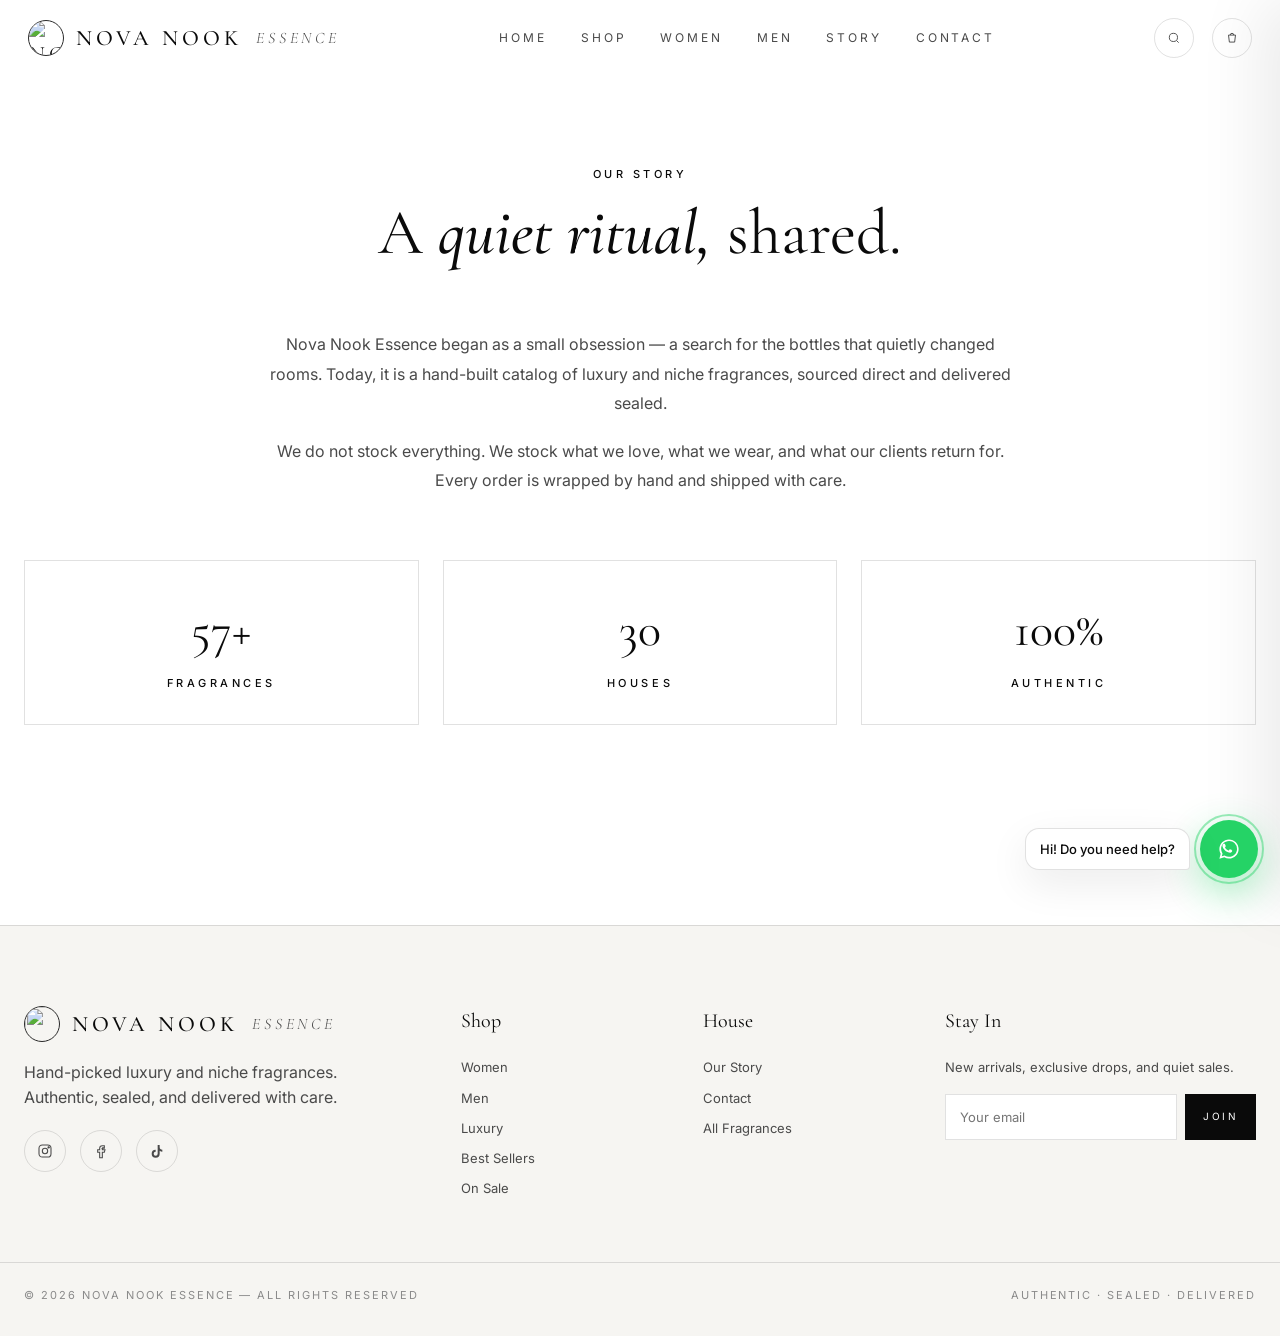
==== about.html @ 397d6d0e "Add files via upload" ====
<!doctype html>
<html lang="en">
<head>
<meta charset="utf-8">
<meta name="viewport" content="width=device-width,initial-scale=1">
<title>Our Story — Nova Nook Essence</title>
<meta name="description" content="Nova Nook Essence is a curated house of authentic luxury and niche fragrances.">
<meta property="og:title" content="Our Story — Nova Nook Essence">
<meta property="og:description" content="Nova Nook Essence is a curated house of authentic luxury and niche fragrances.">
<meta property="og:image" content="assets/hero/hero-1.jpg">
<link rel="icon" href="assets/logo/favicon.png">
<link rel="preconnect" href="https://fonts.googleapis.com">
<link rel="preconnect" href="https://fonts.gstatic.com" crossorigin>
<link href="https://fonts.googleapis.com/css2?family=Cormorant+Garamond:ital,wght@0,400;0,500;1,400&family=Inter:wght@300;400;500;600&display=swap" rel="stylesheet">
<link rel="stylesheet" href="css/styles.css">
</head>
<body>
<header class="nav" id="nav">
  <a href="index.html" class="brand"><img src="assets/logo/favicon.png" alt="Nova Nook Essence"><b>Nova Nook</b><i>Essence</i></a>
  <nav class="primary" id="primary-nav">
    <a href="index.html" data-nav="home">Home</a>
    <a href="shop.html" data-nav="shop">Shop</a>
    <a href="shop.html?gender=women" data-nav="women">Women</a>
    <a href="shop.html?gender=men" data-nav="men">Men</a>
    <a href="about.html" data-nav="about">Story</a>
    <a href="contact.html" data-nav="contact">Contact</a>
  </nav>
  <div class="nav-actions">
    <a href="shop.html" class="icon-btn" aria-label="Search"><svg width="14" height="14" viewBox="0 0 24 24" fill="none" stroke="currentColor" stroke-width="1.6"><circle cx="11" cy="11" r="7"/><path d="m20 20-3.5-3.5"/></svg></a>
    <button class="icon-btn cart-btn" data-drawer aria-label="Open cart">
      <svg width="14" height="14" viewBox="0 0 24 24" fill="none" stroke="currentColor" stroke-width="1.6"><path d="M6 7h12l-1.5 12h-9zM9 7a3 3 0 0 1 6 0"/></svg>
      <span class="cart-count" data-empty="true">0</span>
    </button>
    <button class="icon-btn menu-toggle" aria-label="Menu"><svg width="14" height="14" viewBox="0 0 24 24" fill="none" stroke="currentColor" stroke-width="1.6"><path d="M4 7h16M4 12h16M4 17h16"/></svg></button>
  </div>
</header>

<section style="padding-top:160px">
  <div class="container">
    <div class="section-head">
      <span class="eyebrow">Our Story</span>
      <h2>A <em>quiet ritual,</em> shared.</h2>
    </div>
    <div style="max-width:760px;margin:0 auto;color:var(--ink-dim);font-size:16px;line-height:1.85;text-align:center">
      <p>Nova Nook Essence began as a small obsession — a search for the bottles that quietly changed rooms. Today, it is a hand-built catalog of luxury and niche fragrances, sourced direct and delivered sealed.</p>
      <p style="margin-top:18px">We do not stock everything. We stock what we love, what we wear, and what our clients return for. Every order is wrapped by hand and shipped with care.</p>
    </div>
    <div style="display:grid;grid-template-columns:repeat(3,1fr);gap:24px;margin-top:64px">
      <div style="text-align:center;padding:32px 18px;border:1px solid var(--line)"><div style="color:var(--gold);font-family:var(--serif);font-size:48px">57+</div><div class="eyebrow" style="margin-top:8px">Fragrances</div></div>
      <div style="text-align:center;padding:32px 18px;border:1px solid var(--line)"><div style="color:var(--gold);font-family:var(--serif);font-size:48px">30</div><div class="eyebrow" style="margin-top:8px">Houses</div></div>
      <div style="text-align:center;padding:32px 18px;border:1px solid var(--line)"><div style="color:var(--gold);font-family:var(--serif);font-size:48px">100%</div><div class="eyebrow" style="margin-top:8px">Authentic</div></div>
    </div>
  </div>
</section>

<aside class="drawer" aria-label="Shopping bag">
  <div class="drawer-head">
    <h3>Your Bag</h3>
    <button class="icon-btn drawer-close" aria-label="Close">✕</button>
  </div>
  <div class="drawer-body"></div>
  <div class="drawer-foot"></div>
</aside>
<div class="drawer-overlay"></div>
<footer>
  <div class="container foot-grid">
    <div>
      <a href="index.html" class="brand" style="margin-bottom:18px"><img src="assets/logo/favicon.png" alt=""><b>Nova Nook</b><i>Essence</i></a>
      <p style="color:var(--ink-dim);max-width:340px;margin-top:18px">Hand-picked luxury and niche fragrances. Authentic, sealed, and delivered with care.</p>
      <div class="socials">
        <a href="https://www.instagram.com/novanookessencee" target="_blank" rel="noopener" aria-label="Instagram"><svg width="16" height="16" viewBox="0 0 24 24" fill="none" stroke="currentColor" stroke-width="1.6"><rect x="3" y="3" width="18" height="18" rx="5"/><circle cx="12" cy="12" r="4"/><circle cx="17.5" cy="6.5" r="1" fill="currentColor"/></svg></a>
        <a href="https://www.facebook.com/share/18EHWJieUJ/" target="_blank" rel="noopener" aria-label="Facebook"><svg width="16" height="16" viewBox="0 0 24 24" fill="none" stroke="currentColor" stroke-width="1.6"><path d="M14 8h3V4h-3a4 4 0 0 0-4 4v2H7v4h3v8h4v-8h3l1-4h-4V8a1 1 0 0 1 1-1z"/></svg></a>
        <a href="https://www.tiktok.com/@novanookessence" target="_blank" rel="noopener" aria-label="TikTok"><svg width="16" height="16" viewBox="0 0 24 24" fill="currentColor"><path d="M16 3v3a4 4 0 0 0 4 4v3a7 7 0 0 1-4-1.3V16a6 6 0 1 1-6-6v3a3 3 0 1 0 3 3V3z"/></svg></a>
      </div>
    </div>
    <div>
      <h4>Shop</h4>
      <ul>
        <li><a href="shop.html?gender=women">Women</a></li>
        <li><a href="shop.html?gender=men">Men</a></li>
        <li><a href="shop.html?tag=luxury">Luxury</a></li>
        <li><a href="shop.html?tag=best">Best Sellers</a></li>
        <li><a href="shop.html?tag=sale">On Sale</a></li>
      </ul>
    </div>
    <div>
      <h4>House</h4>
      <ul>
        <li><a href="about.html">Our Story</a></li>
        <li><a href="contact.html">Contact</a></li>
        <li><a href="shop.html">All Fragrances</a></li>
      </ul>
    </div>
    <div>
      <h4>Stay In</h4>
      <p style="color:var(--ink-dim);font-size:13px">New arrivals, exclusive drops, and quiet sales.</p>
      <form class="newsletter">
        <input type="email" required placeholder="Your email" aria-label="Email">
        <button type="submit">Join</button>
      </form>
    </div>
  </div>
  <div class="container foot-bottom">
    <span>© 2026 Nova Nook Essence — All rights reserved</span>
    <span>Authentic · Sealed · Delivered</span>
  </div>
</footer>
<script>window.WEB3FORMS_KEY="56ca49b4-0c91-4baa-a76f-22362f5b4c5b";</script>
<script src="js/products.js"></script>
<script src="js/image-overrides.js"></script>
<script src="js/app.js"></script>
<a class="wa-fab show" href="https://wa.me/263713660887?text=Hello%20Nova%20Nook%20Essence%2C%20I%20need%20some%20help%20with%20my%20order." target="_blank" rel="noopener" aria-label="Chat on WhatsApp"><span class="wa-btn"><svg width="28" height="28" viewBox="0 0 32 32" fill="currentColor" aria-hidden="true"><path d="M19.11 17.27c-.27-.14-1.62-.8-1.87-.89-.25-.09-.43-.14-.62.14-.18.27-.71.89-.87 1.07-.16.18-.32.2-.59.07-.27-.14-1.15-.42-2.19-1.35-.81-.72-1.36-1.62-1.52-1.89-.16-.27-.02-.42.12-.55.12-.12.27-.32.41-.48.14-.16.18-.27.27-.45.09-.18.05-.34-.02-.48-.07-.14-.62-1.49-.85-2.04-.22-.54-.45-.46-.62-.47l-.53-.01c-.18 0-.48.07-.73.34-.25.27-.96.94-.96 2.28 0 1.35.98 2.65 1.12 2.83.14.18 1.93 2.94 4.67 4.13.65.28 1.16.45 1.56.58.65.21 1.25.18 1.72.11.52-.08 1.62-.66 1.85-1.3.23-.64.23-1.18.16-1.3-.07-.12-.25-.18-.52-.32zM16.02 5C9.94 5 5 9.94 5 16.02c0 2.02.55 3.91 1.5 5.54L5 27l5.6-1.47a10.94 10.94 0 0 0 5.42 1.38h.01C22.11 26.91 27 21.97 27 15.9 27 9.93 22.1 5 16.02 5zm0 19.95h-.01a9.07 9.07 0 0 1-4.62-1.27l-.33-.2-3.32.87.89-3.24-.22-.34a9.04 9.04 0 0 1-1.39-4.84c0-5 4.07-9.07 9.08-9.07 2.42 0 4.7.95 6.41 2.66a9.01 9.01 0 0 1 2.66 6.42c0 5-4.08 9.01-9.16 9.01z"/></svg></span><span class="wa-bubble">Hi! Do you need help?</span></a>
</body>
</html>
---- css/styles.css ----
/* Nova Nook Essence — Editorial Luxury */
:root{
  --bg:#ffffff; --bg-2:#f6f5f2; --bg-3:#ececea;
  --ink:#0a0a0a; --ink-dim:#4a4a4a; --ink-mute:#8a8a8a;
  --gold:#0a0a0a; --gold-2:#1a1a1a; --gold-dim:#2a2a2a;
  --accent:#0a0a0a;
  --line:rgba(10,10,10,.12);
  --serif:"Cormorant Garamond","Playfair Display",ui-serif,Georgia,serif;
  --sans:"Inter","Helvetica Neue",system-ui,-apple-system,sans-serif;
  --container:1280px;
  --ease:cubic-bezier(.22,.61,.36,1);
}
*{box-sizing:border-box;margin:0;padding:0}
html{scroll-behavior:smooth}
body{
  background:var(--bg); color:var(--ink); font-family:var(--sans);
  -webkit-font-smoothing:antialiased; line-height:1.55; min-height:100vh;
  overflow-x:hidden;
}
body::before{
  content:""; position:fixed; inset:0; pointer-events:none; z-index:1;
  background:transparent;
}
a{color:inherit; text-decoration:none}
img{max-width:100%; display:block}
button{font:inherit;background:none;border:0;color:inherit;cursor:pointer}
input,select,textarea{font:inherit;color:inherit}

.container{max-width:var(--container);margin:0 auto;padding:0 24px}
.serif{font-family:var(--serif); font-weight:400; letter-spacing:.005em}
.eyebrow{font-size:11px; letter-spacing:.32em; text-transform:uppercase; color:var(--gold); font-weight:500}
.divider{width:48px; height:1px; background:var(--gold); margin:18px auto}

/* HEADER */
header.nav{
  position:fixed; top:0; left:0; right:0; z-index:50;
  display:flex; align-items:center; justify-content:space-between;
  padding:18px 28px; transition:all .4s var(--ease);
  background:rgba(255,255,255,.85);
  backdrop-filter:blur(10px);
  border-bottom:1px solid transparent;
}
header.nav.scrolled{
  background:rgba(255,255,255,.96); border-bottom:1px solid var(--line); padding:12px 28px;
}
.brand{display:flex;align-items:center;gap:12px;font-family:var(--serif);font-size:22px;letter-spacing:.18em;text-transform:uppercase}
.brand img{width:36px;height:36px;border-radius:50%;object-fit:cover;border:1px solid var(--gold-dim)}
.brand b{font-weight:500;color:var(--ink)}
.brand i{font-style:italic;color:var(--ink-dim);margin-left:2px;font-size:16px;font-weight:300;font-family:var(--serif)}
nav.primary{display:flex;gap:34px;font-size:12px;letter-spacing:.24em;text-transform:uppercase}
nav.primary a{position:relative;padding:6px 0;color:var(--ink-dim);transition:color .3s}
nav.primary a:hover,nav.primary a.active{color:var(--ink)}
nav.primary a::after{content:"";position:absolute;left:0;bottom:0;width:100%;height:1px;background:var(--gold);transform:scaleX(0);transform-origin:right;transition:transform .4s var(--ease)}
nav.primary a:hover::after,nav.primary a.active::after{transform:scaleX(1);transform-origin:left}
.nav-actions{display:flex;align-items:center;gap:18px}
.icon-btn{width:40px;height:40px;display:grid;place-items:center;border:1px solid var(--line);border-radius:50%;color:var(--ink-dim);transition:all .3s}
.icon-btn:hover{color:var(--gold);border-color:var(--gold)}
.cart-btn{position:relative}
.cart-count{position:absolute;top:-4px;right:-4px;min-width:18px;height:18px;padding:0 5px;background:var(--ink);color:#fff;font-size:10px;font-weight:600;border-radius:9px;display:grid;place-items:center}
.cart-count[data-empty="true"]{display:none}
.menu-toggle{display:none}

/* HERO */
.hero {
  position: relative;
  min-height: 100vh;
  display: grid;
  place-items: center;
  overflow: hidden;
  text-align: center;
  padding: 140px 24px 80px;
}

.hero-bg {
  position: absolute;
  inset: 0;
  z-index: 0;
}

.hero-bg video {
  position: absolute;
  inset: 0;
  width: 100%;
  height: 100%;
  object-fit: cover;
  filter: brightness(0.6) contrast(1.1);
}

/* Dark overlay for text readability */
.hero-bg::after {
  content: "";
  position: absolute;
  inset: 0;
  z-index: 1;
  background: linear-gradient(
    to bottom,
    rgba(0, 0, 0, 0.3) 0%,
    rgba(0, 0, 0, 0.6) 50%,
    rgba(0, 0, 0, 0.85) 100%
  );
}

.hero-inner {
  position: relative;
  z-index: 2;
  max-width: 900px;
}

/* Eyebrow */
.hero .eyebrow {
  color: rgba(255, 255, 255, 0.7);
  font-size: 12px;
  letter-spacing: 0.3em;
  text-transform: uppercase;
  text-shadow: 0 2px 20px rgba(0, 0, 0, 0.8);
}

/* Main Heading */
.hero h1 {
  font-family: var(--serif);
  font-size: clamp(48px, 9vw, 128px);
  line-height: 1;
  font-weight: 400;
  letter-spacing: -.01em;
  color: #ffffff;
  text-shadow: 0 4px 60px rgba(0, 0, 0, 0.8), 
               0 2px 30px rgba(0, 0, 0, 0.6);
}

/* Gold "Luxury" */
.hero h1 .gold {
  font-style: italic;
  color: #d4a84b;
  font-weight: 500;
  text-shadow: 0 2px 30px rgba(212, 168, 75, 0.3);
}

/* Paragraph */
.hero p.lead {
  margin: 28px auto 36px;
  max-width: 560px;
  color: rgba(255, 255, 255, 0.9);
  font-size: 16px;
  text-shadow: 0 2px 20px rgba(0, 0, 0, 0.8);
}

/* BUTTONS - FIXED */
.hero-cta {
  display: flex;
  gap: 14px;
  justify-content: center;
  flex-wrap: wrap;
  opacity: 0;
  animation: fadeUp .9s var(--ease) 1s forwards;
}

/* "Shop the House" - WHITE BUTTON with BLACK text */
.hero-cta .btn.solid {
  background: #ffffff;
  color: #000000;
  border: 1px solid #ffffff;
  padding: 14px 36px;
  font-size: 13px;
  letter-spacing: 0.2em;
  text-transform: uppercase;
  text-decoration: none;
  transition: all 0.3s ease;
  font-weight: 500;
}

.hero-cta .btn.solid:hover {
  background: rgba(255, 255, 255, 0.85);
  border-color: rgba(255, 255, 255, 0.85);
  transform: translateY(-2px);
  box-shadow: 0 8px 30px rgba(0, 0, 0, 0.3);
}

/* "Best Sellers" - TRANSPARENT with WHITE border */
.hero-cta .btn:not(.solid) {
  background: transparent;
  color: #ffffff;
  border: 1px solid rgba(255, 255, 255, 0.5);
  padding: 14px 36px;
  font-size: 13px;
  letter-spacing: 0.2em;
  text-transform: uppercase;
  text-decoration: none;
  transition: all 0.3s ease;
  font-weight: 500;
}

.hero-cta .btn:not(.solid):hover {
  border-color: #ffffff;
  background: rgba(255, 255, 255, 0.1);
  transform: translateY(-2px);
}

/* Animations */
@keyframes fadeUp {
  from {
    opacity: 0;
    transform: translateY(20px);
  }
  to {
    opacity: 1;
    transform: translateY(0);
  }
}

@keyframes rise {
  to {
    transform: translateY(0);
  }
}

/* Scroll Cue */
.scroll-cue {
  position: absolute;
  bottom: 32px;
  left: 50%;
  transform: translateX(-50%);
  z-index: 10;
  color: rgba(255, 255, 255, 0.7);
  font-size: 10px;
  letter-spacing: .4em;
  text-transform: uppercase;
  display: flex;
  flex-direction: column;
  align-items: center;
  gap: 12px;
  opacity: 0.85;
  pointer-events: none;
  text-shadow: 0 2px 20px rgba(0, 0, 0, 0.8);
}

.scroll-cue .line {
  width: 1px;
  height: 48px;
  background: linear-gradient(to bottom, transparent, rgba(255, 255, 255, 0.7));
  animation: drip 2.2s linear infinite;
}

@keyframes drip {
  0% {
    transform: scaleY(0);
    transform-origin: top;
  }
  50% {
    transform: scaleY(1);
    transform-origin: top;
  }
  51% {
    transform: scaleY(1);
    transform-origin: bottom;
  }
  100% {
    transform: scaleY(0);
    transform-origin: bottom;
  }
}

/* Mobile Responsive */
@media (max-width: 768px) {
  .hero {
    padding: 100px 20px 60px;
    min-height: 90vh;
  }
  
  .hero h1 {
    font-size: clamp(36px, 12vw, 48px);
    line-height: 1.05;
  }
  
  .hero p.lead {
    font-size: 14px;
    margin: 20px auto 28px;
    padding: 0 10px;
  }
  
  .hero-cta {
    flex-direction: column;
    align-items: center;
    gap: 12px;
  }
  
  .hero-cta .btn.solid,
  .hero-cta .btn:not(.solid) {
    width: 100%;
    max-width: 280px;
    text-align: center;
    padding: 16px 24px;
  }
  
  .scroll-cue {
    bottom: 20px;
    font-size: 8px;
  }
  
  .scroll-cue .line {
    height: 32px;
  }
}

@media (max-width: 480px) {
  .hero {
    padding: 80px 16px 50px;
    min-height: 85vh;
  }
  
  .hero h1 {
    font-size: clamp(28px, 10vw, 36px);
  }
  
  .hero p.lead {
    font-size: 13px;
  }
}

/* BUTTONS */
.btn{position:relative;display:inline-flex;align-items:center;gap:10px;padding:16px 32px;font-size:11px;letter-spacing:.28em;text-transform:uppercase;border:1px solid var(--ink);color:var(--ink);background:transparent;transition:all .4s var(--ease);overflow:hidden;cursor:pointer}
.btn::before{content:"";position:absolute;inset:0;background:var(--ink);transform:translateY(101%);transition:transform .5s var(--ease);z-index:-1}
.btn:hover::before{transform:translateY(0)}
.btn:hover{color:#fff;border-color:var(--ink)}
.btn.solid{background:var(--ink);color:#fff}
.btn.solid::before{background:transparent}
.btn.solid:hover{background:transparent;color:var(--ink)}
.btn.ghost{border-color:var(--line);color:var(--ink-dim)}
.btn.ghost:hover{color:var(--ink);border-color:var(--ink)}

/* SECTIONS */
section{padding:120px 0;position:relative}
.section-head{text-align:center;margin-bottom:64px}
.section-head h2{font-family:var(--serif);font-size:clamp(34px,5vw,64px);font-weight:400;line-height:1.05;margin-top:14px}
.section-head h2 em{color:var(--ink);font-style:italic;font-weight:500}
.section-head p{margin-top:16px;color:var(--ink-dim);max-width:560px;margin-left:auto;margin-right:auto}

/* SHOP BY GENDER */
.gender-split {
  display: grid;
  grid-template-columns: 1fr 1fr;
  gap: 24px;
}

.gender-card {
  position: relative;
  aspect-ratio: 3/4;
  overflow: hidden;
  cursor: pointer;
  border: 1px solid var(--line);
}

/* Video styling - replaces the img styling */
.gender-card video {
  position: absolute;
  top: 0;
  left: 0;
  width: 100%;
  height: 100%;
  object-fit: cover;
  transition: transform 1.4s var(--ease);
  filter: brightness(.85) contrast(1.02);
}

.gender-card:hover video {
  transform: scale(1.06);
}

/* Keep the gradient overlay on top of video */
.gender-card::after {
  content: "";
  position: absolute;
  inset: 0;
  background: linear-gradient(180deg, transparent 35%, rgba(10, 10, 10, .85) 100%);
  z-index: 1; /* Make sure it's above video but below content */
}

/* Content stays on top */
.gender-card .content {
  position: absolute;
  inset: 0;
  display: flex;
  flex-direction: column;
  justify-content: flex-end;
  padding: 48px;
  z-index: 2;
}

.gender-card .content,
.gender-card .content * {
  color: #fff;
}

.gender-card h3 {
  font-family: var(--serif);
  font-size: clamp(48px, 6vw, 84px);
  font-weight: 400;
  line-height: .95;
  letter-spacing: -.01em;
}

.gender-card h3 em {
  color: rgba(255, 255, 255, .7);
  font-style: italic;
  font-size: .5em;
  display: block;
  margin-top: 6px;
  font-weight: 300;
}

.gender-card .count {
  color: rgba(255, 255, 255, .75);
  font-size: 12px;
  letter-spacing: .24em;
  text-transform: uppercase;
  margin-top: 14px;
}

.gender-card .chips {
  display: flex;
  flex-wrap: wrap;
  gap: 8px;
  margin-top: 24px;
}

.chip {
  padding: 8px 14px;
  border: 1px solid rgba(255, 255, 255, .35);
  border-radius: 999px;
  font-size: 10px;
  letter-spacing: .2em;
  text-transform: uppercase;
  color: #fff;
  background: rgba(255, 255, 255, .08);
  backdrop-filter: blur(4px);
  transition: all .3s;
}

.chip:hover {
  border-color: #fff;
  background: rgba(255, 255, 255, .15);
}

/* PRODUCT GRID */
.product-grid{display:grid;grid-template-columns:repeat(auto-fill,minmax(260px,1fr));gap:32px 24px}
.product-card{position:relative;display:flex;flex-direction:column;opacity:0;transform:translateY(30px);transition:opacity .8s var(--ease),transform .8s var(--ease)}
.product-card.in{opacity:1;transform:none}
.product-media{position:relative;aspect-ratio:1/1;background:var(--bg-2);overflow:hidden;border:1px solid var(--line)}
.product-media img{width:100%;height:100%;object-fit:contain;padding:16%;transition:transform .9s var(--ease),padding .6s var(--ease)}
.product-card:hover .product-media img{transform:scale(1.06);padding:10%}
.product-media::after{content:"";position:absolute;inset:0;background:radial-gradient(circle at 50% 110%,rgba(10,10,10,.08),transparent 60%);opacity:0;transition:opacity .5s}
.product-card:hover .product-media::after{opacity:1}
.product-tag{position:absolute;top:14px;left:14px;font-size:9px;letter-spacing:.22em;text-transform:uppercase;padding:6px 10px;background:var(--ink);color:#fff;font-weight:600;z-index:2}
.product-tag.sale{background:#c8553d;color:#fff}
.quick-add{position:absolute;left:14px;right:14px;bottom:14px;padding:12px;background:#fff;color:var(--ink);border:1px solid var(--ink);font-size:10px;letter-spacing:.28em;text-transform:uppercase;opacity:0;transform:translateY(10px);transition:all .4s var(--ease);z-index:2}
.quick-add:hover{background:var(--ink);color:#fff}
.product-card:hover .quick-add{opacity:1;transform:translateY(0)}
.product-info{padding:18px 4px 0;display:flex;flex-direction:column;gap:6px}
.product-info .brand{font-size:10px;letter-spacing:.28em;text-transform:uppercase;color:var(--ink-mute)}
.product-info h3{font-family:var(--serif);font-size:20px;font-weight:400;color:var(--ink);line-height:1.25}
.product-info .price{margin-top:6px;font-size:14px;color:var(--ink-dim);letter-spacing:.04em}
.product-info .price b{color:var(--ink);font-weight:500}

/* FILTERS BAR */
.filters{display:flex;flex-wrap:wrap;gap:14px;align-items:center;justify-content:space-between;padding:24px 0;border-top:1px solid var(--line);border-bottom:1px solid var(--line);margin-bottom:48px}
.filters .group{display:flex;flex-wrap:wrap;gap:10px;align-items:center}
.filter-pill{padding:10px 18px;border:1px solid var(--line);font-size:11px;letter-spacing:.24em;text-transform:uppercase;color:var(--ink-dim);transition:all .3s;cursor:pointer;background:transparent}
.filter-pill:hover{color:var(--ink);border-color:var(--ink)}
.filter-pill.active{background:var(--ink);color:#fff;border-color:var(--ink)}
.search{display:flex;align-items:center;gap:10px;padding:10px 16px;border:1px solid var(--line);min-width:240px}
.search input{flex:1;background:transparent;border:0;outline:0;color:var(--ink);font-size:13px}
.search input::placeholder{color:var(--ink-mute)}
.results-meta{color:var(--ink-mute);font-size:12px;letter-spacing:.18em;text-transform:uppercase;margin-bottom:24px}

/* CAROUSEL */
.carousel{display:flex;gap:24px;overflow-x:auto;scroll-snap-type:x mandatory;padding:8px 24px 24px;margin:0 -24px;scrollbar-width:none}
.carousel::-webkit-scrollbar{display:none}
.carousel .product-card{flex:0 0 280px;scroll-snap-align:start;opacity:1;transform:none}

/* MARQUEE / BRAND WALL */
.marquee{overflow:hidden;border-top:1px solid var(--line);border-bottom:1px solid var(--line);padding:28px 0;background:var(--bg-2)}
.marquee-track{display:flex;gap:64px;animation:marquee 38s linear infinite;white-space:nowrap;width:max-content}
.marquee span{font-family:var(--serif);font-style:italic;font-size:28px;color:var(--ink-dim);letter-spacing:.04em}
.marquee span em{color:var(--ink);font-style:normal;margin:0 14px}
@keyframes marquee{to{transform:translateX(-50%)}}
.brand-wall{background:#fff;border-top:1px solid var(--line);border-bottom:1px solid var(--line);padding:56px 0;overflow:hidden}
.brand-wall .label{text-align:center;font-size:11px;letter-spacing:.4em;text-transform:uppercase;color:var(--ink-mute);margin-bottom:36px}
.brand-strip{display:flex;gap:72px;align-items:center;width:max-content;animation:marquee 42s linear infinite}
.brand-strip:hover{animation-play-state:paused}
.brand-strip .b{flex:none;color:var(--ink);opacity:.55;transition:opacity .35s var(--ease),transform .35s var(--ease);white-space:nowrap;display:inline-flex;align-items:center;height:42px}
.brand-strip .b:hover{opacity:1;transform:translateY(-2px)}
.b-chanel{font-family:"Inter",sans-serif;font-weight:600;letter-spacing:.42em;font-size:22px}
.b-dior{font-family:"Cormorant Garamond",serif;font-weight:400;letter-spacing:.18em;font-size:34px}
.b-armani{font-family:"Cormorant Garamond",serif;font-weight:300;letter-spacing:.34em;font-size:26px;font-style:italic}
.b-prada{font-family:"Cormorant Garamond",serif;font-weight:500;letter-spacing:.26em;font-size:28px}
.b-dg{font-family:"Inter",sans-serif;font-weight:700;letter-spacing:.04em;font-size:18px}
.b-dg em{font-style:normal;font-weight:400;margin:0 4px;font-size:14px}
.b-gucci{font-family:"Inter",sans-serif;font-weight:600;letter-spacing:.5em;font-size:22px}
.b-tomford{font-family:"Inter",sans-serif;font-weight:300;letter-spacing:.28em;font-size:18px;text-transform:uppercase}
.b-ysl{font-family:"Cormorant Garamond",serif;font-weight:500;letter-spacing:.18em;font-size:30px}
.b-versace{font-family:"Cormorant Garamond",serif;font-weight:500;letter-spacing:.24em;font-size:22px;text-transform:uppercase}
.b-bvlgari{font-family:"Inter",sans-serif;font-weight:600;letter-spacing:.34em;font-size:22px}
.b-hermes{font-family:"Cormorant Garamond",serif;font-weight:500;letter-spacing:.18em;font-size:26px}
.b-byredo{font-family:"Inter",sans-serif;font-weight:400;letter-spacing:.42em;font-size:20px;text-transform:uppercase}
.b-lelabo{font-family:"Inter",sans-serif;font-weight:700;letter-spacing:.1em;font-size:18px;text-transform:uppercase}
.b-boss{font-family:"Inter",sans-serif;font-weight:800;letter-spacing:.04em;font-size:30px;text-transform:uppercase}
.b-rabanne{font-family:"Inter",sans-serif;font-weight:300;letter-spacing:.18em;font-size:18px}

/* CART DRAWER */
.drawer{position:fixed;top:0;right:0;bottom:0;width:min(440px,100%);background:#fff;border-left:1px solid var(--line);z-index:100;transform:translateX(100%);transition:transform .5s var(--ease);display:flex;flex-direction:column;box-shadow:-20px 0 60px rgba(0,0,0,.08)}
.drawer.open{transform:translateX(0)}
.drawer-overlay{position:fixed;inset:0;background:rgba(10,10,10,.35);backdrop-filter:blur(4px);z-index:99;opacity:0;pointer-events:none;transition:opacity .4s}
.drawer-overlay.show{opacity:1;pointer-events:auto}
.drawer-head{display:flex;justify-content:space-between;align-items:center;padding:24px;border-bottom:1px solid var(--line)}
.drawer-head h3{font-family:var(--serif);font-size:24px;font-weight:400}
.drawer-body{flex:1;overflow-y:auto;padding:8px 24px}
.cart-item{display:grid;grid-template-columns:80px 1fr auto;gap:14px;padding:18px 0;border-bottom:1px solid var(--line)}
.cart-item img{width:80px;height:80px;object-fit:contain;background:var(--bg-3);padding:8px}
.cart-item .ci-info{display:flex;flex-direction:column;gap:4px;min-width:0}
.cart-item .ci-brand{font-size:10px;letter-spacing:.24em;text-transform:uppercase;color:var(--ink-mute)}
.cart-item .ci-name{font-family:var(--serif);font-size:16px;line-height:1.25;overflow:hidden;text-overflow:ellipsis;display:-webkit-box;-webkit-line-clamp:2;-webkit-box-orient:vertical}
.qty{display:flex;align-items:center;border:1px solid var(--line);width:fit-content;margin-top:6px}
.qty button{width:26px;height:26px;color:var(--ink-dim)}
.qty button:hover{color:var(--ink)}
.qty span{width:30px;text-align:center;font-size:13px}
.ci-side{display:flex;flex-direction:column;justify-content:space-between;align-items:flex-end;gap:8px}
.ci-side .price{font-family:var(--serif);font-size:16px}
.ci-side .remove{font-size:10px;letter-spacing:.2em;text-transform:uppercase;color:var(--ink-mute)}
.ci-side .remove:hover{color:#c8553d}
.empty-cart{text-align:center;padding:48px 0;color:var(--ink-mute)}
.empty-cart p{margin-bottom:24px}
.drawer-foot{padding:24px;border-top:1px solid var(--line);display:flex;flex-direction:column;gap:16px}
.totals{display:flex;justify-content:space-between;font-size:14px;letter-spacing:.08em}
.totals .grand{font-family:var(--serif);font-size:24px;color:var(--ink)}

/* CHECKOUT */
.checkout{display:grid;grid-template-columns:1.4fr 1fr;gap:64px;padding-top:160px}
@media (max-width:880px){.checkout{grid-template-columns:1fr}}
.form-grid{display:grid;grid-template-columns:1fr 1fr;gap:18px}
.field{display:flex;flex-direction:column;gap:8px}
.field.full{grid-column:1/-1}
.field label{font-size:10px;letter-spacing:.28em;text-transform:uppercase;color:var(--ink-dim)}
.field input,.field textarea,.field select{padding:14px 16px;background:#fff;border:1px solid var(--line);color:var(--ink);transition:border-color .3s}
.field input:focus,.field textarea:focus,.field select:focus{outline:0;border-color:var(--ink)}
.summary{background:var(--bg-2);border:1px solid var(--line);padding:32px;height:fit-content;position:sticky;top:120px}
.summary h3{font-family:var(--serif);font-size:24px;margin-bottom:24px;font-weight:400}
.summary-item{display:flex;justify-content:space-between;gap:12px;padding:12px 0;border-bottom:1px solid var(--line);font-size:13px}
.summary-item .n{flex:1;color:var(--ink-dim)}
.summary-item .q{color:var(--ink-mute);margin:0 8px}
.summary-totals{margin-top:18px;display:flex;flex-direction:column;gap:10px;font-size:14px}
.summary-totals .grand{display:flex;justify-content:space-between;font-family:var(--serif);font-size:28px;color:var(--ink);margin-top:8px;padding-top:14px;border-top:1px solid var(--line)}

/* PRODUCT PAGE */
.pdp{display:grid;grid-template-columns:1fr 1fr;gap:64px;padding-top:140px;align-items:start}
@media (max-width:880px){.pdp{grid-template-columns:1fr;gap:36px}}
.pdp-media{position:sticky;top:120px;aspect-ratio:1/1;background:var(--bg-2);border:1px solid var(--line);overflow:hidden}
.pdp-media img{width:100%;height:100%;object-fit:contain;padding:14%;transition:transform .8s var(--ease)}
.pdp-media:hover img{transform:scale(1.08)}
.pdp .brand{font-size:11px;letter-spacing:.32em;text-transform:uppercase;color:var(--ink-mute);margin-bottom:14px}
.pdp h1{font-family:var(--serif);font-size:clamp(38px,5vw,60px);font-weight:400;line-height:1.05;margin-bottom:18px}
.pdp .price{font-family:var(--serif);font-size:32px;color:var(--ink);margin-bottom:28px}
.pdp .desc{color:var(--ink-dim);margin:24px 0 36px;font-size:15px;line-height:1.75;max-width:560px}
.pdp .meta{display:flex;gap:20px;flex-wrap:wrap;font-size:11px;letter-spacing:.22em;text-transform:uppercase;color:var(--ink-mute);margin-top:32px}
.pdp .meta b{color:var(--ink);font-weight:500}
.pdp-cta{display:flex;gap:14px;flex-wrap:wrap;margin-top:28px}

/* FOOTER */
footer{background:var(--bg-2);border-top:1px solid var(--line);padding:80px 0 32px;margin-top:80px}
.foot-grid{display:grid;grid-template-columns:2fr 1fr 1fr 1.5fr;gap:48px}
.foot-grid h4{font-family:var(--serif);font-size:20px;font-weight:400;margin-bottom:20px}
.foot-grid ul{list-style:none;display:flex;flex-direction:column;gap:10px;font-size:13px;color:var(--ink-dim)}
.foot-grid ul a:hover{color:var(--gold)}
.socials{display:flex;gap:14px;margin-top:20px}
.socials a{width:42px;height:42px;display:grid;place-items:center;border:1px solid var(--line);border-radius:50%;color:var(--ink-dim);transition:all .35s var(--ease)}
.socials a:hover{color:var(--ink);border-color:var(--ink);transform:translateY(-3px)}
.newsletter{display:flex;gap:8px;margin-top:16px}
.newsletter input{flex:1;padding:12px 14px;background:#fff;border:1px solid var(--line);color:var(--ink);font-size:13px}
.newsletter input:focus{outline:0;border-color:var(--ink)}
.newsletter button{padding:0 18px;background:var(--ink);color:#fff;font-size:10px;letter-spacing:.24em;text-transform:uppercase;cursor:pointer}
.foot-bottom{margin-top:64px;padding-top:24px;border-top:1px solid var(--line);display:flex;justify-content:space-between;flex-wrap:wrap;gap:12px;font-size:11px;color:var(--ink-mute);letter-spacing:.18em;text-transform:uppercase}

/* TOAST */
.toast{position:fixed;bottom:32px;left:50%;transform:translateX(-50%) translateY(120%);background:#fff;border:1px solid var(--ink);color:var(--ink);padding:16px 24px;z-index:200;font-size:12px;letter-spacing:.18em;text-transform:uppercase;transition:transform .5s var(--ease);box-shadow:0 20px 60px rgba(0,0,0,.15)}
.toast.show{transform:translateX(-50%) translateY(0)}
.toast b{color:var(--ink)}

/* THANK YOU */
.thanks{min-height:80vh;display:grid;place-items:center;text-align:center;padding:140px 24px}
.thanks h1{font-family:var(--serif);font-size:clamp(40px,7vw,84px);font-weight:400;margin:24px 0 18px}
.thanks h1 em{color:var(--ink);font-style:italic}
.thanks p{color:var(--ink-dim);max-width:520px;margin:0 auto 32px}

/* MOBILE */
@media (max-width:880px){
  header.nav{padding:14px 18px}
  .menu-toggle{display:grid;place-items:center;width:40px;height:40px}
  nav.primary{position:fixed;top:0;right:0;bottom:0;width:min(320px,85%);background:var(--bg-2);border-left:1px solid var(--line);flex-direction:column;align-items:flex-start;padding:100px 32px 32px;gap:24px;transform:translateX(100%);transition:transform .5s var(--ease);z-index:60}
  nav.primary.open{transform:translateX(0)}
  nav.primary a{font-size:14px}
  .brand{font-size:15px;gap:8px;letter-spacing:.12em}
  .brand img{width:30px;height:30px}
  .brand i{display:none}
  .nav-actions{gap:8px}
  .icon-btn{width:36px;height:36px}
  .gender-split{grid-template-columns:1fr}
  .gender-card .content{padding:32px}
  section{padding:80px 0}
  .product-grid{grid-template-columns:repeat(2,1fr);gap:24px 14px}
  .product-info h3{font-size:16px}
  .form-grid{grid-template-columns:1fr}
  .foot-grid{grid-template-columns:1fr;gap:36px}
  .summary{position:static}
  .marquee span{font-size:20px}
}
@media (max-width:480px){
  .product-grid{grid-template-columns:1fr}
  .filters{flex-direction:column;align-items:stretch}
  .search{min-width:0}
}

/* BRAND LOGO STRIP */
.brand-strip--logos{gap:80px;align-items:center}
.brand-strip--logos .b-logo{flex:none;height:54px;width:auto;object-fit:contain;opacity:.55;filter:grayscale(100%);transition:opacity .35s var(--ease),transform .35s var(--ease),filter .35s var(--ease);mix-blend-mode:multiply}
.brand-strip--logos:hover .b-logo{opacity:.5}
.brand-strip--logos .b-logo:hover{opacity:1;filter:grayscale(0);transform:translateY(-2px) scale(1.04)}
@media (max-width:880px){
  .brand-strip--logos{gap:56px}
  .brand-strip--logos .b-logo{height:42px}
}

/* HOVER IMAGE SWAP */
.product-media img.alt{position:absolute;inset:0;opacity:0;transition:opacity .55s var(--ease)}
.product-media img.main{transition:opacity .55s var(--ease),transform .9s var(--ease),padding .6s var(--ease)}
.product-card:hover .product-media img.main,
.product-card.flip .product-media img.main{opacity:0}
.product-card:hover .product-media img.alt,
.product-card.flip .product-media img.alt{opacity:1}

/* WHATSAPP FAB */
.wa-fab{position:fixed;right:22px;bottom:22px;z-index:120;display:flex;align-items:center;gap:10px;flex-direction:row-reverse;text-decoration:none}
.wa-fab .wa-btn{width:58px;height:58px;border-radius:50%;background:#25D366;color:#fff;display:grid;place-items:center;box-shadow:0 14px 40px rgba(37,211,102,.45);transition:transform .35s var(--ease);position:relative}
.wa-fab .wa-btn:hover{transform:scale(1.06)}
.wa-fab .wa-btn::before{content:"";position:absolute;inset:-6px;border-radius:50%;border:2px solid #25D366;opacity:.45;animation:waPulse 2.2s ease-out infinite}
@keyframes waPulse{0%{transform:scale(.85);opacity:.6}100%{transform:scale(1.4);opacity:0}}
.wa-fab .wa-bubble{background:#fff;color:#0a0a0a;border:1px solid var(--line);padding:10px 14px;border-radius:14px 14px 4px 14px;font-size:13px;font-weight:500;box-shadow:0 14px 40px rgba(0,0,0,.08);white-space:nowrap;opacity:0;transform:translateX(10px);transition:all .35s var(--ease);pointer-events:none}
.wa-fab:hover .wa-bubble,.wa-fab.show .wa-bubble{opacity:1;transform:translateX(0)}
@media (max-width:600px){
  .wa-fab{right:16px;bottom:16px}
  .wa-fab .wa-btn{width:54px;height:54px}
  .wa-fab .wa-bubble{display:none}
}
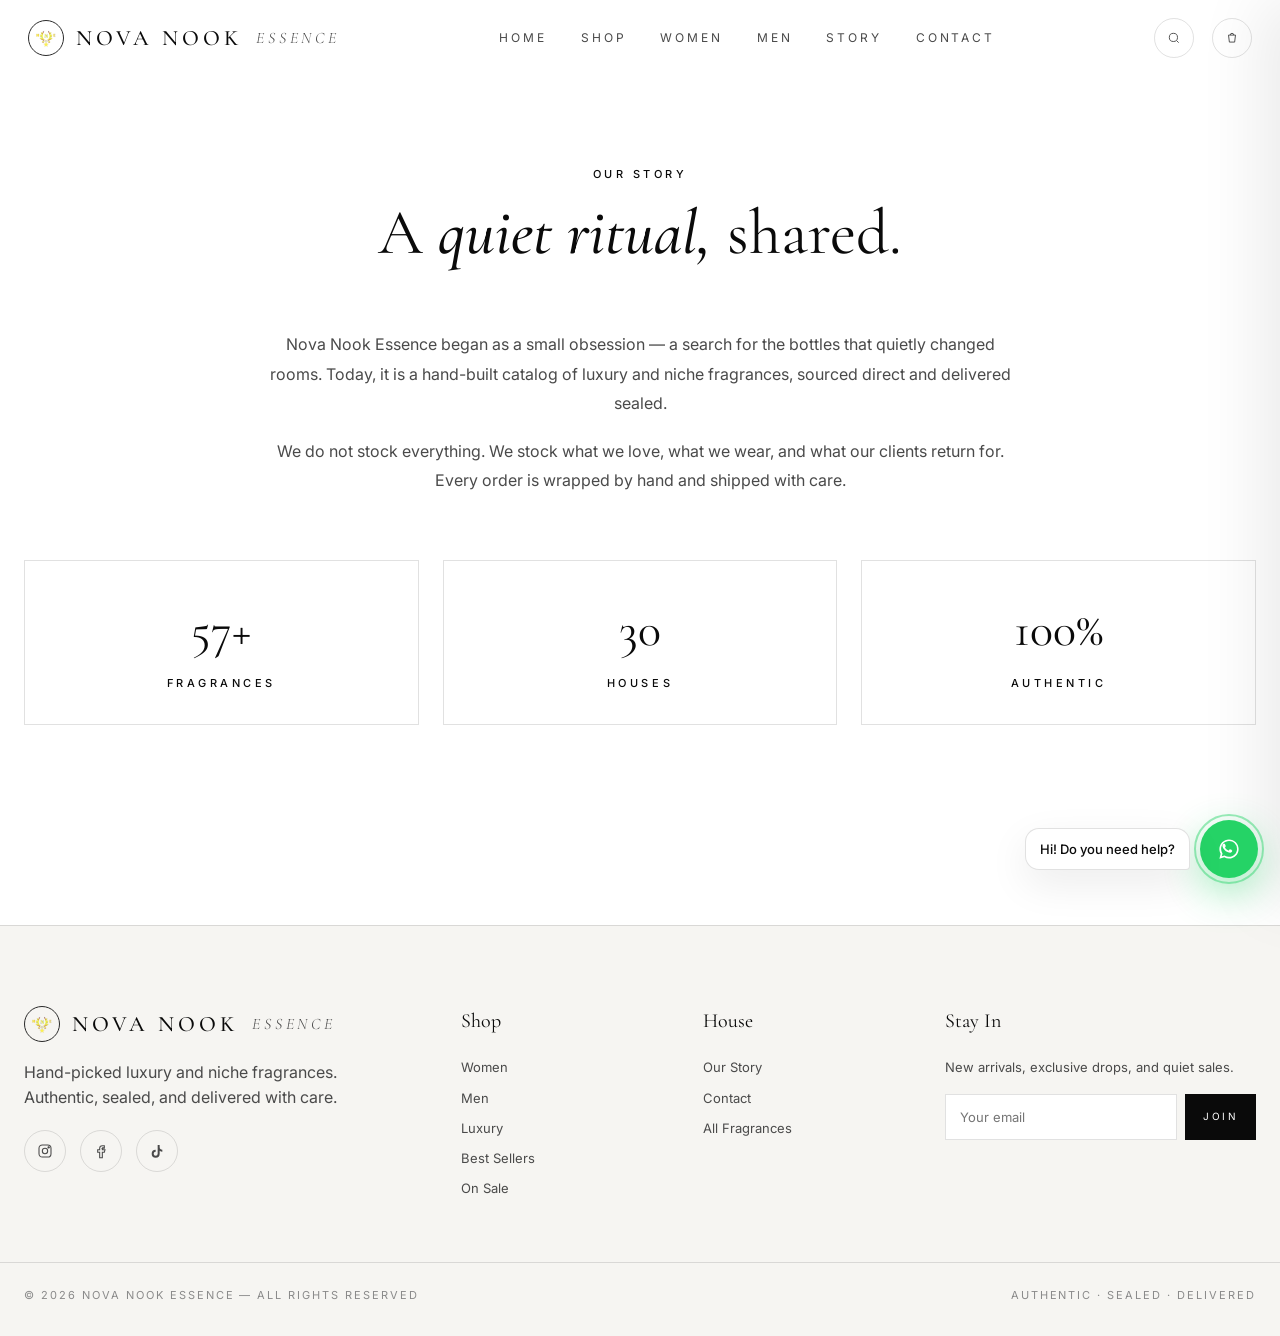
==== commit b7731737: "Update WEB3FORMS_KEY in about.html" ====
--- a/about.html
+++ b/about.html
@@ -105,7 +105,7 @@
     <span>Authentic · Sealed · Delivered</span>
   </div>
 </footer>
-<script>window.WEB3FORMS_KEY="56ca49b4-0c91-4baa-a76f-22362f5b4c5b";</script>
+<script>window.WEB3FORMS_KEY="1cbf20b8-cfce-424b-8312-2f3e230dc9e2";</script>
 <script src="js/products.js"></script>
 <script src="js/image-overrides.js"></script>
 <script src="js/app.js"></script>
--- a/css/styles.css
+++ b/css/styles.css
@@ -338,6 +338,7 @@
 .gender-split {
   display: grid;
   grid-template-columns: 1fr 1fr;
+  grid-template-columns: 1fr 1fr 1fr;
   gap: 24px;
 }
 
@@ -604,17 +605,30 @@
   .gender-split{grid-template-columns:1fr}
   .gender-card .content{padding:32px}
   section{padding:80px 0}
-  .product-grid{grid-template-columns:repeat(2,1fr);gap:24px 14px}
+  .product-grid{grid-template-columns:repeat(2,1fr);gap:24px 14px} /* ✅ 2 columns */
   .product-info h3{font-size:16px}
   .form-grid{grid-template-columns:1fr}
   .foot-grid{grid-template-columns:1fr;gap:36px}
   .summary{position:static}
   .marquee span{font-size:20px}
 }
+
 @media (max-width:480px){
-  .product-grid{grid-template-columns:1fr}
+  .product-grid{grid-template-columns:1fr 1fr;gap:16px 12px} /* ✅ 2 columns with smaller gap */
+  .product-info h3{font-size:14px}
+  .product-info .brand{font-size:9px}
+  .product-info .price{font-size:12px}
+  .quick-add{font-size:8px;padding:8px}
   .filters{flex-direction:column;align-items:stretch}
   .search{min-width:0}
+  .filters .group{flex-wrap:wrap}
+  .filter-pill{padding:8px 14px;font-size:10px}
+}
+
+/* Even smaller screens - still 2 columns */
+@media (max-width:360px){
+  .product-grid{grid-template-columns:1fr 1fr;gap:12px 10px}
+  .product-info h3{font-size:13px}
 }
 
 /* BRAND LOGO STRIP */
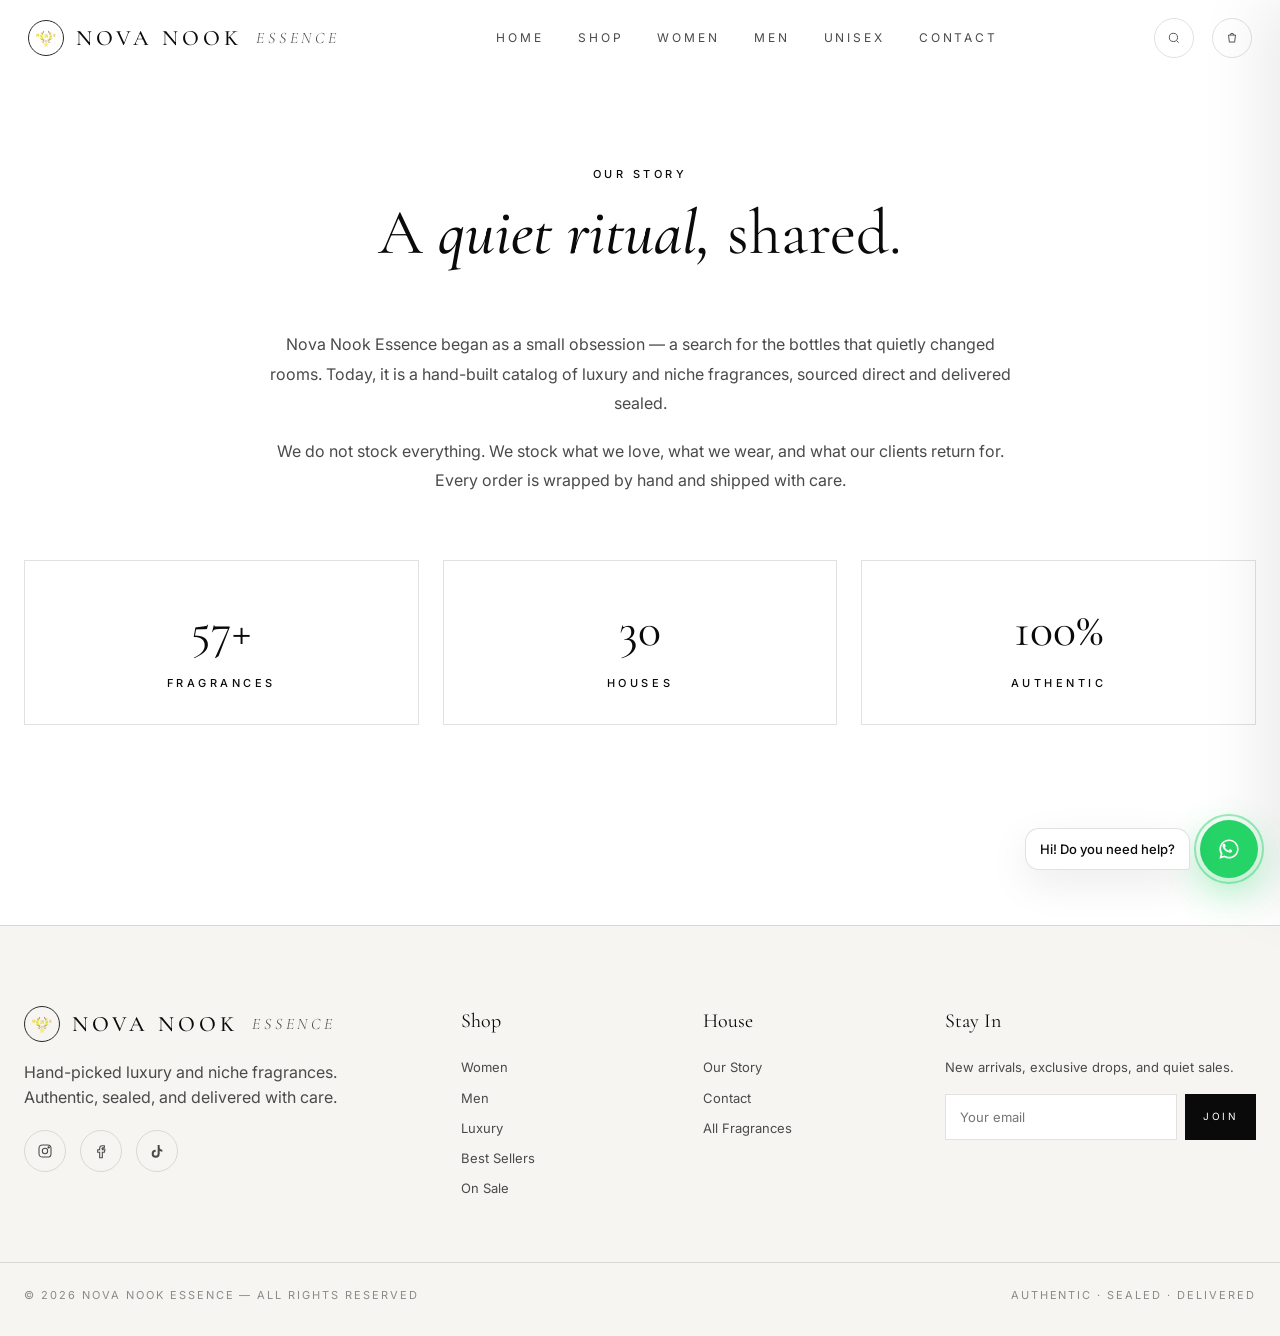
==== commit 54d1456c: "Replace 'Story' link with 'Unisex' link in navigation" ====
--- a/about.html
+++ b/about.html
@@ -22,7 +22,7 @@
     <a href="shop.html" data-nav="shop">Shop</a>
     <a href="shop.html?gender=women" data-nav="women">Women</a>
     <a href="shop.html?gender=men" data-nav="men">Men</a>
-    <a href="about.html" data-nav="about">Story</a>
+   <a href="shop.html?gender=unisex" data-nav="men">Unisex</a>
     <a href="contact.html" data-nav="contact">Contact</a>
   </nav>
   <div class="nav-actions">
@@ -109,6 +109,6 @@
 <script src="js/products.js"></script>
 <script src="js/image-overrides.js"></script>
 <script src="js/app.js"></script>
-<a class="wa-fab show" href="https://wa.me/263713660887?text=Hello%20Nova%20Nook%20Essence%2C%20I%20need%20some%20help%20with%20my%20order." target="_blank" rel="noopener" aria-label="Chat on WhatsApp"><span class="wa-btn"><svg width="28" height="28" viewBox="0 0 32 32" fill="currentColor" aria-hidden="true"><path d="M19.11 17.27c-.27-.14-1.62-.8-1.87-.89-.25-.09-.43-.14-.62.14-.18.27-.71.89-.87 1.07-.16.18-.32.2-.59.07-.27-.14-1.15-.42-2.19-1.35-.81-.72-1.36-1.62-1.52-1.89-.16-.27-.02-.42.12-.55.12-.12.27-.32.41-.48.14-.16.18-.27.27-.45.09-.18.05-.34-.02-.48-.07-.14-.62-1.49-.85-2.04-.22-.54-.45-.46-.62-.47l-.53-.01c-.18 0-.48.07-.73.34-.25.27-.96.94-.96 2.28 0 1.35.98 2.65 1.12 2.83.14.18 1.93 2.94 4.67 4.13.65.28 1.16.45 1.56.58.65.21 1.25.18 1.72.11.52-.08 1.62-.66 1.85-1.3.23-.64.23-1.18.16-1.3-.07-.12-.25-.18-.52-.32zM16.02 5C9.94 5 5 9.94 5 16.02c0 2.02.55 3.91 1.5 5.54L5 27l5.6-1.47a10.94 10.94 0 0 0 5.42 1.38h.01C22.11 26.91 27 21.97 27 15.9 27 9.93 22.1 5 16.02 5zm0 19.95h-.01a9.07 9.07 0 0 1-4.62-1.27l-.33-.2-3.32.87.89-3.24-.22-.34a9.04 9.04 0 0 1-1.39-4.84c0-5 4.07-9.07 9.08-9.07 2.42 0 4.7.95 6.41 2.66a9.01 9.01 0 0 1 2.66 6.42c0 5-4.08 9.01-9.16 9.01z"/></svg></span><span class="wa-bubble">Hi! Do you need help?</span></a>
+<a class="wa-fab show" href="https://wa.me/263786973556?text=Hello%20Nova%20Nook%20Essence%2C%20I%20need%20some%20help%20with%20my%20order." target="_blank" rel="noopener" aria-label="Chat on WhatsApp"><span class="wa-btn"><svg width="28" height="28" viewBox="0 0 32 32" fill="currentColor" aria-hidden="true"><path d="M19.11 17.27c-.27-.14-1.62-.8-1.87-.89-.25-.09-.43-.14-.62.14-.18.27-.71.89-.87 1.07-.16.18-.32.2-.59.07-.27-.14-1.15-.42-2.19-1.35-.81-.72-1.36-1.62-1.52-1.89-.16-.27-.02-.42.12-.55.12-.12.27-.32.41-.48.14-.16.18-.27.27-.45.09-.18.05-.34-.02-.48-.07-.14-.62-1.49-.85-2.04-.22-.54-.45-.46-.62-.47l-.53-.01c-.18 0-.48.07-.73.34-.25.27-.96.94-.96 2.28 0 1.35.98 2.65 1.12 2.83.14.18 1.93 2.94 4.67 4.13.65.28 1.16.45 1.56.58.65.21 1.25.18 1.72.11.52-.08 1.62-.66 1.85-1.3.23-.64.23-1.18.16-1.3-.07-.12-.25-.18-.52-.32zM16.02 5C9.94 5 5 9.94 5 16.02c0 2.02.55 3.91 1.5 5.54L5 27l5.6-1.47a10.94 10.94 0 0 0 5.42 1.38h.01C22.11 26.91 27 21.97 27 15.9 27 9.93 22.1 5 16.02 5zm0 19.95h-.01a9.07 9.07 0 0 1-4.62-1.27l-.33-.2-3.32.87.89-3.24-.22-.34a9.04 9.04 0 0 1-1.39-4.84c0-5 4.07-9.07 9.08-9.07 2.42 0 4.7.95 6.41 2.66a9.01 9.01 0 0 1 2.66 6.42c0 5-4.08 9.01-9.16 9.01z"/></svg></span><span class="wa-bubble">Hi! Do you need help?</span></a>
 </body>
 </html>
